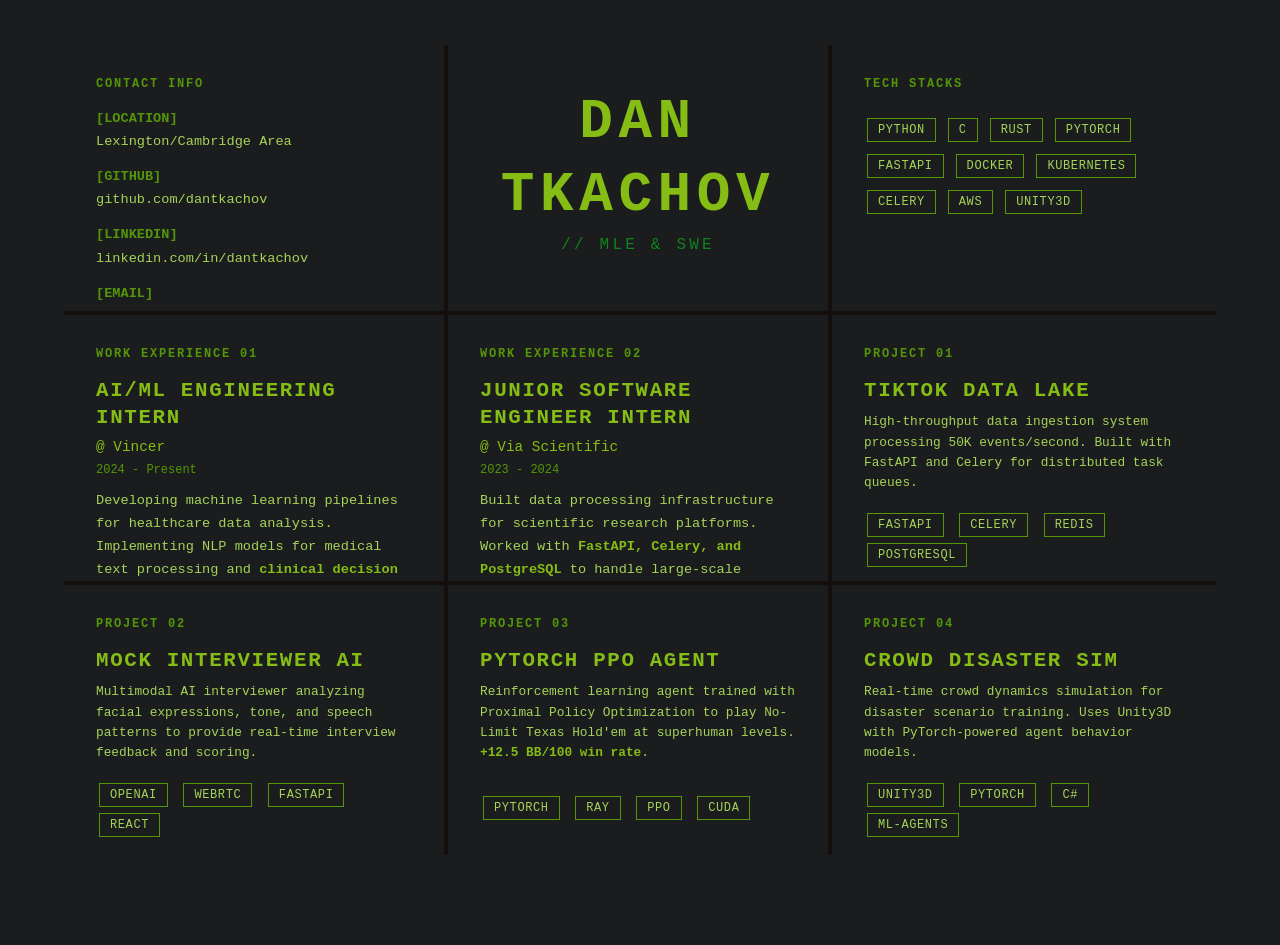
==== src/frontend/index.html @ 5982b330 "improvements" ====
<!DOCTYPE html>
<html lang="en">
<head>
    <meta charset="UTF-8">
    <meta name="viewport" content="width=device-width, initial-scale=1.0">
    <title>DAN TKACHOV - MLE/SWE</title>
    <link rel="stylesheet" href="styles.css">
</head>
<body>
    <div class="main-container">
        <div class="brutalist-grid">
            
            <!-- ROW 1 -->
            <!-- Cell 1: CONTACT INFO -->
            <div class="cell cell-1">
                <div class="cell-label">CONTACT INFO</div>
                <div class="cell-content">
                    <div class="contact-item">
                        <span class="contact-label">[LOCATION]</span><br>
                        Lexington/Cambridge Area
                    </div>
                    <div class="contact-item">
                        <span class="contact-label">[GITHUB]</span><br>
                        github.com/dantkachov
                    </div>
                    <div class="contact-item">
                        <span class="contact-label">[LINKEDIN]</span><br>
                        linkedin.com/in/dantkachov
                    </div>
                    <div class="contact-item">
                        <span class="contact-label">[EMAIL]</span><br>
                        dan.tkachov@email.com
                    </div>
                </div>
            </div>

            <!-- Cell 2: NAME -->
            <div class="cell cell-2">
                <div class="cell-title" style="font-size: 3.5rem">DAN TKACHOV</div>
                <div class="cell-subtitle">// MLE & SWE</div>
            </div>

            <!-- Cell 3: TECH STACKS -->
            <div class="cell cell-3">
                <div class="cell-label">TECH STACKS</div>
                <div class="tech-grid">
                    <span class="tech-tag">Python</span>
                    <span class="tech-tag">C</span>
                    <span class="tech-tag">Rust</span>
                    <span class="tech-tag">PyTorch</span>
                    <span class="tech-tag">FastAPI</span>
                    <span class="tech-tag">Docker</span>
                    <span class="tech-tag">Kubernetes</span>
                    <span class="tech-tag">Celery</span>
                    <span class="tech-tag">AWS</span>
                    <span class="tech-tag">Unity3D</span>
                </div>
            </div>

            <!-- ROW 2 -->
            <!-- Cell 4: WORK EXP 1 -->
            <div class="cell cell-4">
                <div class="cell-label">WORK EXPERIENCE 01</div>
                <div class="cell-title">AI/ML Engineering Intern</div>
                <div class="exp-company">@ Vincer</div>
                <div class="exp-date">2024 - Present</div>
                <div class="cell-content">
                    Developing machine learning pipelines for healthcare data analysis. 
                    Implementing NLP models for medical text processing and 
                    <span class="highlight">clinical decision support systems</span>.
                </div>
            </div>

            <!-- Cell 5: WORK EXP 2 -->
            <div class="cell cell-5">
                <div class="cell-label">WORK EXPERIENCE 02</div>
                <div class="cell-title">Junior Software Engineer Intern</div>
                <div class="exp-company">@ Via Scientific</div>
                <div class="exp-date">2023 - 2024</div>
                <div class="cell-content">
                    Built data processing infrastructure for scientific research platforms. 
                    Worked with <span class="highlight">FastAPI, Celery, and PostgreSQL</span> 
                    to handle large-scale bioinformatics datasets.
                </div>
            </div>

            <!-- Cell 6: PROJECT 1 -->
            <div class="cell cell-6">
                <div class="cell-label">PROJECT 01</div>
                <div class="cell-title">TIKTOK DATA LAKE</div>
                <div class="project-desc">
                    High-throughput data ingestion system processing 50K events/second. 
                    Built with FastAPI and Celery for distributed task queues.
                </div>
                <div class="project-tech">
                    <span class="tech-tag">FastAPI</span>
                    <span class="tech-tag">Celery</span>
                    <span class="tech-tag">Redis</span>
                    <span class="tech-tag">PostgreSQL</span>
                </div>
            </div>

            <!-- ROW 3 -->
            <!-- Cell 7: PROJECT 2 -->
            <div class="cell cell-7">
                <div class="cell-label">PROJECT 02</div>
                <div class="cell-title">MOCK INTERVIEWER AI</div>
                <div class="project-desc">
                    Multimodal AI interviewer analyzing facial expressions, tone, and 
                    speech patterns to provide real-time interview feedback and scoring.
                </div>
                <div class="project-tech">
                    <span class="tech-tag">OpenAI</span>
                    <span class="tech-tag">WebRTC</span>
                    <span class="tech-tag">FastAPI</span>
                    <span class="tech-tag">React</span>
                </div>
            </div>

            <!-- Cell 8: PROJECT 3 -->
            <div class="cell cell-8">
                <div class="cell-label">PROJECT 03</div>
                <div class="cell-title">PYTORCH PPO AGENT</div>
                <div class="project-desc">
                    Reinforcement learning agent trained with Proximal Policy Optimization 
                    to play No-Limit Texas Hold'em at superhuman levels. 
                    <span class="highlight">+12.5 BB/100 win rate</span>.
                </div>
                <div class="project-tech">
                    <span class="tech-tag">PyTorch</span>
                    <span class="tech-tag">Ray</span>
                    <span class="tech-tag">PPO</span>
                    <span class="tech-tag">CUDA</span>
                </div>
            </div>

            <!-- Cell 9: PROJECT 4 -->
            <div class="cell cell-9">
                <div class="cell-label">PROJECT 04</div>
                <div class="cell-title">CROWD DISASTER SIM</div>
                <div class="project-desc">
                    Real-time crowd dynamics simulation for disaster scenario training. 
                    Uses Unity3D with PyTorch-powered agent behavior models.
                </div>
                <div class="project-tech">
                    <span class="tech-tag">Unity3D</span>
                    <span class="tech-tag">PyTorch</span>
                    <span class="tech-tag">C#</span>
                    <span class="tech-tag">ML-Agents</span>
                </div>
            </div>

        </div>
    </div>
</body>
</html>
---- src/frontend/styles.css ----
/* === RESET === */
* {
    margin: 0;
    padding: 0;
    box-sizing: border-box;
}

html, body {
    width: 100%;
    height: 100%;
}

/* === BASE LAYER: DARK GRAY TEXTURED WALL === */
body {
    background-color: #1a1c1e;
    background-image: url("https://www.transparenttextures.com/patterns/concrete-wall-3.png");
    font-family: "Courier New", Courier, monospace;
    color: #a5d458;
    min-height: 100vh;
    overflow-x: hidden;
}

/* === MAIN CONTAINER: 90vw CENTERED === */
.main-container {
    width: 90vw;
    margin: 5vh auto;
    min-height: 90vh;
}

/* === THE TIC-TAC-TOE 3x3 GRID === */
.brutalist-grid {
    display: grid;
    grid-template-columns: repeat(3, 1fr);
    grid-template-rows: repeat(3, 1fr);
    width: 100%;
    height: 90vh;
    min-height: 600px;
}

/* === GRID CELLS: TRANSPARENT BACKGROUND ONLY === */
.cell {
    background: transparent;
    padding: 2rem;
    display: flex;
    flex-direction: column;
    overflow: hidden;
}

/* Tic-tac-toe border logic: borders only on inner lines */
.cell-1 {
    border-right: 4px solid #140f0d;
    border-bottom: 4px solid #140f0d;
}

.cell-2 {
    border-right: 4px solid #140f0d;
    border-bottom: 4px solid #140f0d;
}

.cell-3 {
    border-bottom: 4px solid #140f0d;
}

.cell-4 {
    border-right: 4px solid #140f0d;
    border-bottom: 4px solid #140f0d;
}

.cell-5 {
    border-right: 4px solid #140f0d;
    border-bottom: 4px solid #140f0d;
}

.cell-6 {
    border-bottom: 4px solid #140f0d;
}

.cell-7 {
    border-right: 4px solid #140f0d;
}

.cell-8 {
    border-right: 4px solid #140f0d;
}

.cell-9 {
    /* No borders - outer corner */
}

/* === TYPOGRAPHY === */
.cell-label {
    font-size: 0.75rem;
    font-weight: 700;
    text-transform: uppercase;
    letter-spacing: 0.15em;
    color: #549608;
    margin-bottom: 1rem;
}

.cell-title {
    font-size: 1.3rem;
    font-weight: 700;
    text-transform: uppercase;
    letter-spacing: 0.08em;
    color: #85bd14;
    margin-bottom: 0.5rem;
    line-height: 1.3;
}

.cell-subtitle {
    font-size: 0.9rem;
    color: #10831b;
    margin-bottom: 1rem;
}

.cell-content {
    font-size: 0.85rem;
    line-height: 1.7;
    color: #a5d458;
}

.tech-tag {
    display: inline-block;
    border: 1px solid #549608;
    color: #a5d458;
    padding: 4px 10px;
    font-size: 0.75rem;
    margin: 3px;
    text-transform: uppercase;
    letter-spacing: 0.05em;
}

.highlight {
    color: #85bd14;
    font-weight: 700;
}

/* === SPECIFIC CELL STYLING === */

/* Cell 2 (Name) - centered and prominent */
.cell-2 {
    justify-content: center;
    align-items: center;
    text-align: center;
}

.cell-2 .cell-title {
    font-size: 1.8rem;
    letter-spacing: 0.1em;
    margin-bottom: 0.25rem;
}

.cell-2 .cell-subtitle {
    font-size: 1rem;
    color: #10831b;
    letter-spacing: 0.2em;
}

/* Tech stacks grid */
.tech-grid {
    display: flex;
    flex-wrap: wrap;
    gap: 6px;
    margin-top: 0.5rem;
}

/* Experience items */
.exp-company {
    font-size: 0.9rem;
    color: #85bd14;
    margin-bottom: 0.5rem;
}

.exp-date {
    font-size: 0.75rem;
    color: #549608;
    margin-bottom: 0.75rem;
}

/* Project descriptions */
.project-desc {
    font-size: 0.8rem;
    line-height: 1.6;
    color: #a5d458;
    margin-bottom: 1rem;
}

.project-tech {
    margin-top: auto;
}

/* Contact links */
.contact-item {
    margin-bottom: 0.75rem;
    font-size: 0.85rem;
}

.contact-label {
    color: #549608;
    font-weight: 700;
}

/* === MOBILE RESPONSIVENESS === */
@media (max-width: 1000px) {
    .main-container {
        width: 95vw;
        margin: 2vh auto;
    }

    .brutalist-grid {
        grid-template-columns: 1fr;
        grid-template-rows: auto;
        height: auto;
    }

    .cell {
        border: none;
        border-bottom: 4px solid #140f0d;
        padding: 1.5rem;
        min-height: 200px;
    }

    .cell-9 {
        border-bottom: none;
    }

    .cell-2 .cell-title {
        font-size: 1.4rem;
    }
}
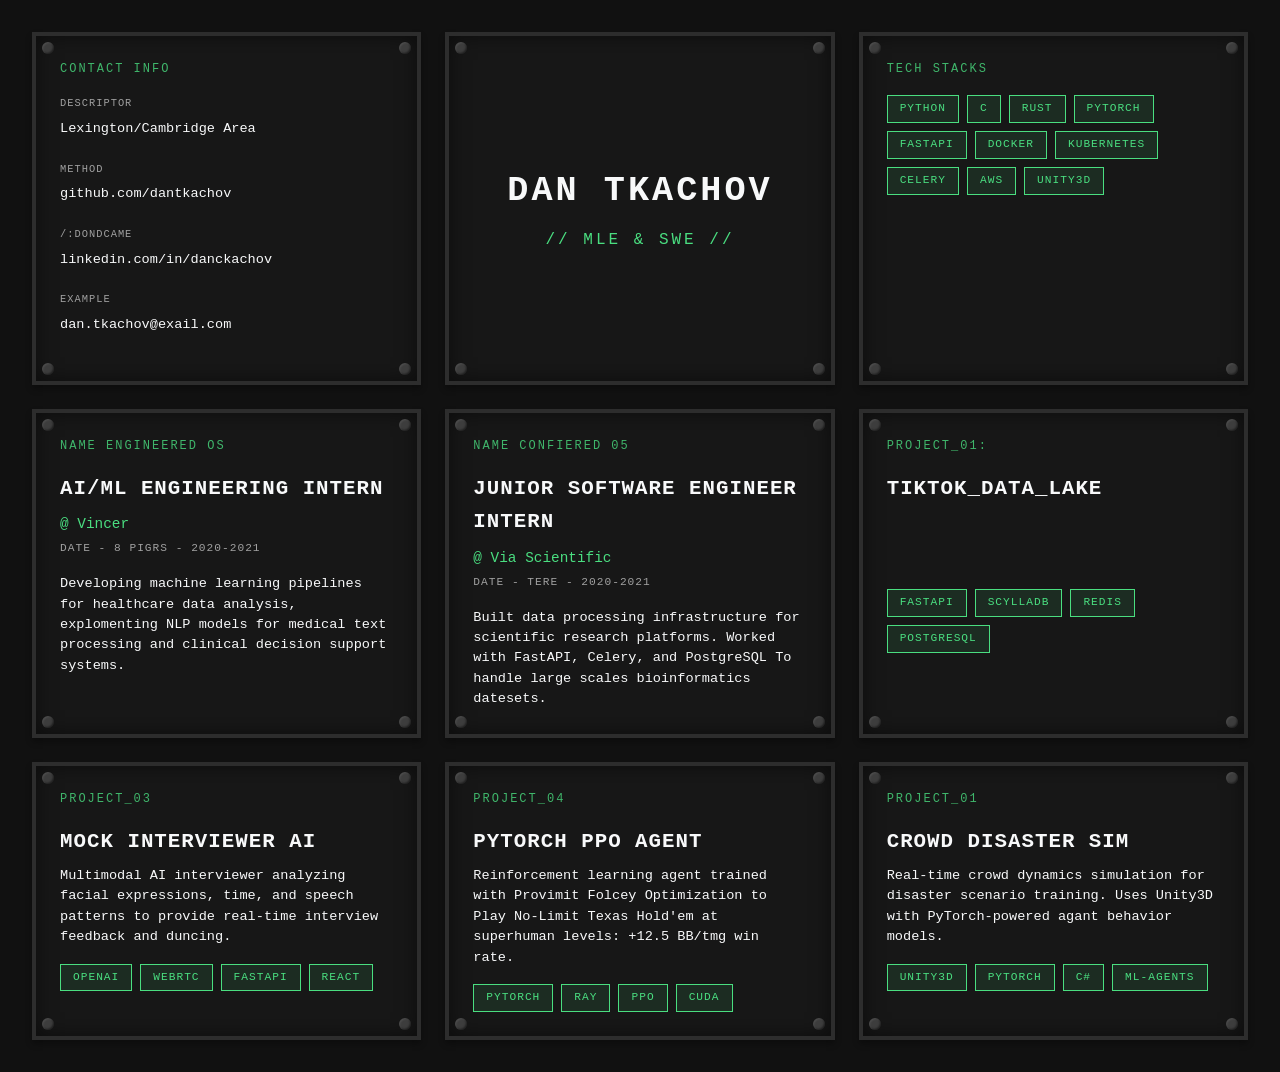
==== commit 6a1e2144: "good site, needs vines now" ====
--- a/src/frontend/index.html
+++ b/src/frontend/index.html
@@ -3,150 +3,411 @@
 <head>
     <meta charset="UTF-8">
     <meta name="viewport" content="width=device-width, initial-scale=1.0">
-    <title>DAN TKACHOV - MLE/SWE</title>
-    <link rel="stylesheet" href="styles.css">
+    <title>DAN TKACHOV // MLE & SWE</title>
+    <style>
+        * {
+            margin: 0;
+            padding: 0;
+            box-sizing: border-box;
+        }
+
+        :root {
+            --panel-bg: rgba(26, 26, 26, 0.72);
+            --panel-border: #2d2d2d;
+            --text-primary: #f8f9fa;
+            --text-secondary: #a0a0a0;
+            --accent-green: #4ade80;
+            --rivet-color: #3d3d3d;
+        }
+
+        body {
+            font-family: 'Courier New', 'Menlo', 'Monaco', monospace;
+            background-color: #111111;
+            background-image: url('assets/dark_background.png');
+            background-size: cover;
+            background-position: center;
+            background-attachment: fixed;
+            color: var(--text-primary);
+            line-height: 1.6;
+            min-height: 100vh;
+            padding: 2rem;
+        }
+
+        /* Industrial Panel Base */
+        .panel {
+            background: var(--panel-bg);
+            border: 4px solid var(--panel-border);
+            position: relative;
+            padding: 1.5rem;
+            box-shadow: 
+                inset 0 0 20px rgba(0,0,0,0.5),
+                0 4px 6px rgba(0,0,0,0.3);
+        }
+
+        /* Riveted corners - Top */
+        .panel::before,
+        .panel::after {
+            content: '';
+            position: absolute;
+            width: 12px;
+            height: 12px;
+            background: var(--rivet-color);
+            border-radius: 50%;
+            box-shadow: 
+                inset 1px 1px 2px rgba(255,255,255,0.1),
+                inset -1px -1px 2px rgba(0,0,0,0.5);
+        }
+
+        .panel::before {
+            top: 6px;
+            left: 6px;
+        }
+
+        .panel::after {
+            top: 6px;
+            right: 6px;
+        }
+
+        /* Riveted corners - Bottom */
+        .panel-content::before,
+        .panel-content::after {
+            content: '';
+            position: absolute;
+            width: 12px;
+            height: 12px;
+            background: var(--rivet-color);
+            border-radius: 50%;
+            box-shadow: 
+                inset 1px 1px 2px rgba(255,255,255,0.1),
+                inset -1px -1px 2px rgba(0,0,0,0.5);
+            bottom: 6px;
+        }
+
+        .panel-content::before {
+            left: 6px;
+        }
+
+        .panel-content::after {
+            right: 6px;
+        }
+
+        /* Panel Header Styling */
+        .panel-label {
+            color: var(--accent-green);
+            font-size: 0.75rem;
+            letter-spacing: 2px;
+            margin-bottom: 1rem;
+            text-transform: uppercase;
+            opacity: 0.8;
+        }
+
+        .panel-title {
+            font-size: 1.3rem;
+            font-weight: bold;
+            color: var(--text-primary);
+            text-transform: uppercase;
+            letter-spacing: 1px;
+            margin-bottom: 0.5rem;
+        }
+
+        .panel-subtitle {
+            color: var(--accent-green);
+            font-size: 1rem;
+            letter-spacing: 3px;
+            text-transform: uppercase;
+        }
+
+        /* Typography */
+        .text-accent {
+            color: var(--accent-green);
+        }
+
+        .text-secondary {
+            color: var(--text-secondary);
+            font-size: 0.85rem;
+        }
+
+        /* Tech Tags */
+        .tech-stack {
+            display: flex;
+            flex-wrap: wrap;
+            gap: 0.5rem;
+            margin-top: 1rem;
+        }
+
+        .tech-tag {
+            background: rgba(74, 222, 128, 0.1);
+            border: 1px solid var(--accent-green);
+            color: var(--accent-green);
+            padding: 0.25rem 0.75rem;
+            font-size: 0.7rem;
+            text-transform: uppercase;
+            letter-spacing: 1px;
+        }
+
+        /* Status Indicator */
+        .status-indicator {
+            display: inline-flex;
+            align-items: center;
+            gap: 0.5rem;
+            color: var(--accent-green);
+            font-size: 0.8rem;
+            margin-top: 0.5rem;
+        }
+
+        .status-dot {
+            width: 8px;
+            height: 8px;
+            background: var(--accent-green);
+            border-radius: 50%;
+            animation: pulse 2s infinite;
+        }
+
+        @keyframes pulse {
+            0%, 100% { opacity: 1; }
+            50% { opacity: 0.5; }
+        }
+
+        /* STRICT 3x3 GRID */
+        .main-container {
+            max-width: 1400px;
+            margin: 0 auto;
+        }
+
+        .grid-3x3 {
+            display: grid;
+            grid-template-columns: repeat(3, 1fr);
+            gap: 1.5rem;
+        }
+
+        /* Contact Info Items */
+        .contact-item {
+            margin-bottom: 1.2rem;
+        }
+
+        .contact-label {
+            color: var(--text-secondary);
+            font-size: 0.65rem;
+            text-transform: uppercase;
+            letter-spacing: 1px;
+            display: block;
+            margin-bottom: 0.25rem;
+        }
+
+        .contact-value {
+            color: var(--text-primary);
+            font-size: 0.85rem;
+        }
+
+        /* Experience Styling */
+        .exp-company {
+            color: var(--accent-green);
+            font-size: 0.9rem;
+            margin-bottom: 0.25rem;
+        }
+
+        .exp-date {
+            color: var(--text-secondary);
+            font-size: 0.7rem;
+            margin-bottom: 1rem;
+            letter-spacing: 1px;
+        }
+
+        .panel-description {
+            color: var(--text-primary);
+            font-size: 0.85rem;
+            line-height: 1.5;
+        }
+
+        /* Name panel specific */
+        .name-panel {
+            display: flex;
+            flex-direction: column;
+            justify-content: center;
+            align-items: center;
+            text-align: center;
+            min-height: 200px;
+        }
+
+        .name-panel .panel-title {
+            font-size: 2.2rem;
+            letter-spacing: 3px;
+            margin-bottom: 0.5rem;
+        }
+
+        /* Responsive adjustments */
+        @media (max-width: 1100px) {
+            .grid-3x3 {
+                grid-template-columns: repeat(2, 1fr);
+            }
+        }
+
+        @media (max-width: 768px) {
+            .grid-3x3 {
+                grid-template-columns: 1fr;
+            }
+            
+            body {
+                padding: 1rem;
+            }
+        }
+    </style>
 </head>
 <body>
     <div class="main-container">
-        <div class="brutalist-grid">
+        <div class="grid-3x3">
             
             <!-- ROW 1 -->
-            <!-- Cell 1: CONTACT INFO -->
-            <div class="cell cell-1">
-                <div class="cell-label">CONTACT INFO</div>
-                <div class="cell-content">
+            
+            <!-- Cell 1,1: Contact Info -->
+            <div class="panel">
+                <div class="panel-content">
+                    <div class="panel-label">CONTACT INFO</div>
+                    
                     <div class="contact-item">
-                        <span class="contact-label">[LOCATION]</span><br>
-                        Lexington/Cambridge Area
-                    </div>
+                        <span class="contact-label">DESCRIPTOR</span>
+                        <span class="contact-value">Lexington/Cambridge Area</span>
+                    </div>
+                    
                     <div class="contact-item">
-                        <span class="contact-label">[GITHUB]</span><br>
-                        github.com/dantkachov
-                    </div>
+                        <span class="contact-label">METHOD</span>
+                        <span class="contact-value text-accent">github.com/dantkachov</span>
+                    </div>
+                    
                     <div class="contact-item">
-                        <span class="contact-label">[LINKEDIN]</span><br>
-                        linkedin.com/in/dantkachov
-                    </div>
+                        <span class="contact-label">/:DONDCAME</span>
+                        <span class="contact-value text-accent">linkedin.com/in/danckachov</span>
+                    </div>
+                    
                     <div class="contact-item">
-                        <span class="contact-label">[EMAIL]</span><br>
-                        dan.tkachov@email.com
-                    </div>
-                </div>
-            </div>
-
-            <!-- Cell 2: NAME -->
-            <div class="cell cell-2">
-                <div class="cell-title" style="font-size: 3.5rem">DAN TKACHOV</div>
-                <div class="cell-subtitle">// MLE & SWE</div>
-            </div>
-
-            <!-- Cell 3: TECH STACKS -->
-            <div class="cell cell-3">
-                <div class="cell-label">TECH STACKS</div>
-                <div class="tech-grid">
-                    <span class="tech-tag">Python</span>
-                    <span class="tech-tag">C</span>
-                    <span class="tech-tag">Rust</span>
-                    <span class="tech-tag">PyTorch</span>
-                    <span class="tech-tag">FastAPI</span>
-                    <span class="tech-tag">Docker</span>
-                    <span class="tech-tag">Kubernetes</span>
-                    <span class="tech-tag">Celery</span>
-                    <span class="tech-tag">AWS</span>
-                    <span class="tech-tag">Unity3D</span>
+                        <span class="contact-label">EXAMPLE</span>
+                        <span class="contact-value">dan.tkachov@exail.com</span>
+                    </div>
+                </div>
+            </div>
+
+            <!-- Cell 1,2: Name -->
+            <div class="panel name-panel">
+                <div class="panel-content">
+                    <div class="panel-title">DAN TKACHOV</div>
+                    <div class="panel-subtitle">// MLE & SWE //</div>
+                </div>
+            </div>
+
+            <!-- Cell 1,3: Tech Stacks -->
+            <div class="panel">
+                <div class="panel-content">
+                    <div class="panel-label">TECH STACKS</div>
+                    <div class="tech-stack">
+                        <span class="tech-tag">Python</span>
+                        <span class="tech-tag">C</span>
+                        <span class="tech-tag">Rust</span>
+                        <span class="tech-tag">PyTorch</span>
+                        <span class="tech-tag">FastAPI</span>
+                        <span class="tech-tag">Docker</span>
+                        <span class="tech-tag">Kubernetes</span>
+                        <span class="tech-tag">Celery</span>
+                        <span class="tech-tag">AWS</span>
+                        <span class="tech-tag">Unity3D</span>
+                    </div>
                 </div>
             </div>
 
             <!-- ROW 2 -->
-            <!-- Cell 4: WORK EXP 1 -->
-            <div class="cell cell-4">
-                <div class="cell-label">WORK EXPERIENCE 01</div>
-                <div class="cell-title">AI/ML Engineering Intern</div>
-                <div class="exp-company">@ Vincer</div>
-                <div class="exp-date">2024 - Present</div>
-                <div class="cell-content">
-                    Developing machine learning pipelines for healthcare data analysis. 
-                    Implementing NLP models for medical text processing and 
-                    <span class="highlight">clinical decision support systems</span>.
-                </div>
-            </div>
-
-            <!-- Cell 5: WORK EXP 2 -->
-            <div class="cell cell-5">
-                <div class="cell-label">WORK EXPERIENCE 02</div>
-                <div class="cell-title">Junior Software Engineer Intern</div>
-                <div class="exp-company">@ Via Scientific</div>
-                <div class="exp-date">2023 - 2024</div>
-                <div class="cell-content">
-                    Built data processing infrastructure for scientific research platforms. 
-                    Worked with <span class="highlight">FastAPI, Celery, and PostgreSQL</span> 
-                    to handle large-scale bioinformatics datasets.
-                </div>
-            </div>
-
-            <!-- Cell 6: PROJECT 1 -->
-            <div class="cell cell-6">
-                <div class="cell-label">PROJECT 01</div>
-                <div class="cell-title">TIKTOK DATA LAKE</div>
-                <div class="project-desc">
-                    High-throughput data ingestion system processing 50K events/second. 
-                    Built with FastAPI and Celery for distributed task queues.
-                </div>
-                <div class="project-tech">
-                    <span class="tech-tag">FastAPI</span>
-                    <span class="tech-tag">Celery</span>
-                    <span class="tech-tag">Redis</span>
-                    <span class="tech-tag">PostgreSQL</span>
+
+            <!-- Cell 2,1: AI/ML Intern @ Vincer -->
+            <div class="panel">
+                <div class="panel-content">
+                    <div class="panel-label">NAME ENGINEERED OS</div>
+                    <div class="panel-title">AI/ML ENGINEERING INTERN</div>
+                    <div class="exp-company">@ Vincer</div>
+                    <div class="exp-date">DATE - 8 PIGRS - 2020-2021</div>
+                    <div class="panel-description">
+                        Developing machine learning pipelines for healthcare data analysis, explomenting NLP models for medical text processing and clinical decision support systems.
+                    </div>
+                </div>
+            </div>
+
+            <!-- Cell 2,2: Junior SWE @ Via Scientific -->
+            <div class="panel">
+                <div class="panel-content">
+                    <div class="panel-label">NAME CONFIERED 05</div>
+                    <div class="panel-title">JUNIOR SOFTWARE ENGINEER INTERN</div>
+                    <div class="exp-company">@ Via Scientific</div>
+                    <div class="exp-date">DATE - TERE - 2020-2021</div>
+                    <div class="panel-description">
+                        Built data processing infrastructure for scientific research platforms. Worked with FastAPI, Celery, and PostgreSQL To handle large scales bioinformatics datesets.
+                    </div>
+                </div>
+            </div>
+
+            <!-- Cell 2,3: TikTok Data Lake -->
+            <div class="panel">
+                <div class="panel-content">
+                    <div class="panel-label">PROJECT_01:</div>
+                    <div class="panel-title">TIKTOK_DATA_LAKE</div>
+                    <div class="panel-description" style="min-height: 60px;">
+                        <!-- Placeholder for schematic/diagram -->
+                    </div>
+                    <div class="tech-stack">
+                        <span class="tech-tag">FastAPI</span>
+                        <span class="tech-tag">ScyllaDB</span>
+                        <span class="tech-tag">Redis</span>
+                        <span class="tech-tag">PostgreSQL</span>
+                    </div>
                 </div>
             </div>
 
             <!-- ROW 3 -->
-            <!-- Cell 7: PROJECT 2 -->
-            <div class="cell cell-7">
-                <div class="cell-label">PROJECT 02</div>
-                <div class="cell-title">MOCK INTERVIEWER AI</div>
-                <div class="project-desc">
-                    Multimodal AI interviewer analyzing facial expressions, tone, and 
-                    speech patterns to provide real-time interview feedback and scoring.
-                </div>
-                <div class="project-tech">
-                    <span class="tech-tag">OpenAI</span>
-                    <span class="tech-tag">WebRTC</span>
-                    <span class="tech-tag">FastAPI</span>
-                    <span class="tech-tag">React</span>
-                </div>
-            </div>
-
-            <!-- Cell 8: PROJECT 3 -->
-            <div class="cell cell-8">
-                <div class="cell-label">PROJECT 03</div>
-                <div class="cell-title">PYTORCH PPO AGENT</div>
-                <div class="project-desc">
-                    Reinforcement learning agent trained with Proximal Policy Optimization 
-                    to play No-Limit Texas Hold'em at superhuman levels. 
-                    <span class="highlight">+12.5 BB/100 win rate</span>.
-                </div>
-                <div class="project-tech">
-                    <span class="tech-tag">PyTorch</span>
-                    <span class="tech-tag">Ray</span>
-                    <span class="tech-tag">PPO</span>
-                    <span class="tech-tag">CUDA</span>
-                </div>
-            </div>
-
-            <!-- Cell 9: PROJECT 4 -->
-            <div class="cell cell-9">
-                <div class="cell-label">PROJECT 04</div>
-                <div class="cell-title">CROWD DISASTER SIM</div>
-                <div class="project-desc">
-                    Real-time crowd dynamics simulation for disaster scenario training. 
-                    Uses Unity3D with PyTorch-powered agent behavior models.
-                </div>
-                <div class="project-tech">
-                    <span class="tech-tag">Unity3D</span>
-                    <span class="tech-tag">PyTorch</span>
-                    <span class="tech-tag">C#</span>
-                    <span class="tech-tag">ML-Agents</span>
+
+            <!-- Cell 3,1: Mock Interviewer AI -->
+            <div class="panel">
+                <div class="panel-content">
+                    <div class="panel-label">PROJECT_03</div>
+                    <div class="panel-title">MOCK INTERVIEWER AI</div>
+                    <div class="panel-description">
+                        Multimodal AI interviewer analyzing facial expressions, time, and speech patterns to provide real-time interview feedback and duncing.
+                    </div>
+                    <div class="tech-stack">
+                        <span class="tech-tag">OpenAI</span>
+                        <span class="tech-tag">WebRTC</span>
+                        <span class="tech-tag">FastAPI</span>
+                        <span class="tech-tag">React</span>
+                    </div>
+                </div>
+            </div>
+
+            <!-- Cell 3,2: PyTorch PPO Agent -->
+            <div class="panel">
+                <div class="panel-content">
+                    <div class="panel-label">PROJECT_04</div>
+                    <div class="panel-title">PYTORCH PPO AGENT</div>
+                    <div class="panel-description">
+                        Reinforcement learning agent trained with Provimit Folcey Optimization to Play No-Limit Texas Hold'em at superhuman levels: +12.5 BB/tmg win rate.
+                    </div>
+                    <div class="tech-stack">
+                        <span class="tech-tag">PyTorch</span>
+                        <span class="tech-tag">Ray</span>
+                        <span class="tech-tag">PPO</span>
+                        <span class="tech-tag">CUDA</span>
+                    </div>
+                </div>
+            </div>
+
+            <!-- Cell 3,3: Crowd Disaster Sim -->
+            <div class="panel">
+                <div class="panel-content">
+                    <div class="panel-label">PROJECT_01</div>
+                    <div class="panel-title">CROWD DISASTER SIM</div>
+                    <div class="panel-description">
+                        Real-time crowd dynamics simulation for disaster scenario training. Uses Unity3D with PyTorch-powered agant behavior models.
+                    </div>
+                    <div class="tech-stack">
+                        <span class="tech-tag">Unity3D</span>
+                        <span class="tech-tag">PyTorch</span>
+                        <span class="tech-tag">C#</span>
+                        <span class="tech-tag">ML-Agents</span>
+                    </div>
                 </div>
             </div>
 
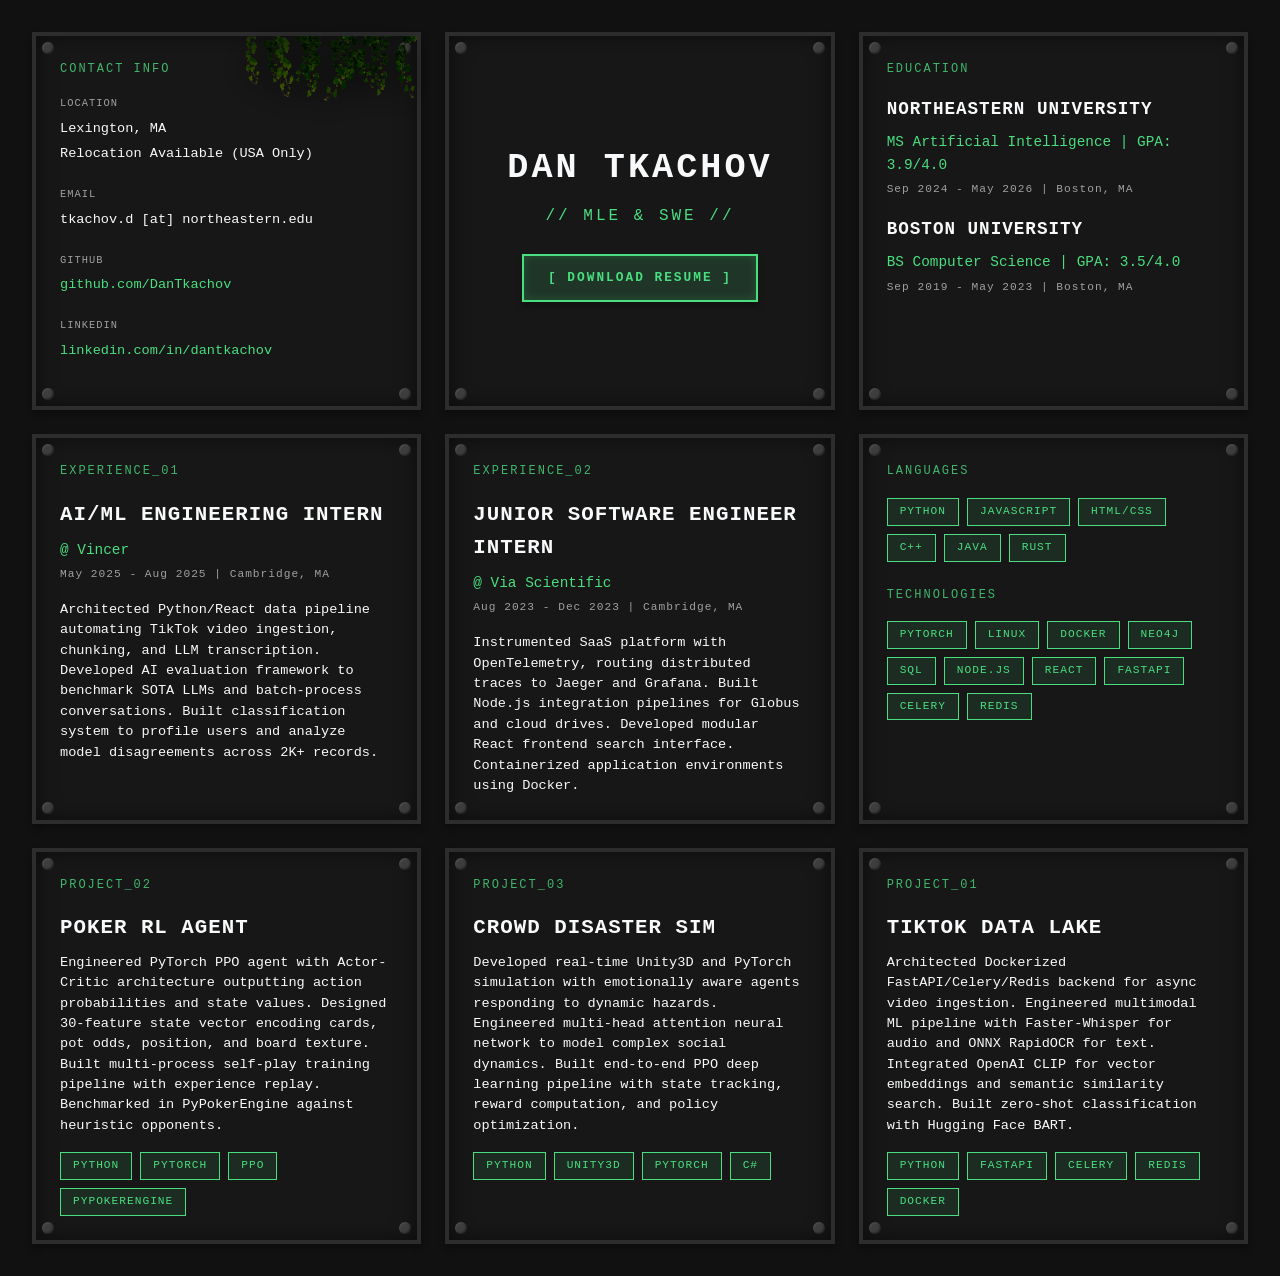
==== commit 00bf761b: "website concept #1" ====
--- a/src/frontend/index.html
+++ b/src/frontend/index.html
@@ -145,6 +145,46 @@
             letter-spacing: 1px;
         }
 
+        /* Download Button */
+        .download-btn {
+            display: inline-block;
+            margin-top: 1.5rem;
+            padding: 0.75rem 1.5rem;
+            background: rgba(74, 222, 128, 0.15);
+            border: 2px solid var(--accent-green);
+            color: var(--accent-green);
+            font-family: 'Courier New', 'Menlo', 'Monaco', monospace;
+            font-size: 0.8rem;
+            font-weight: bold;
+            text-transform: uppercase;
+            letter-spacing: 2px;
+            text-decoration: none;
+            cursor: pointer;
+            transition: all 0.3s ease;
+            box-shadow: 
+                inset 0 0 10px rgba(74, 222, 128, 0.2),
+                0 4px 6px rgba(0,0,0,0.3);
+        }
+
+        .download-btn:hover {
+            background: rgba(74, 222, 128, 0.25);
+            box-shadow: 
+                inset 0 0 20px rgba(74, 222, 128, 0.3),
+                0 0 15px rgba(74, 222, 128, 0.4);
+            transform: translateY(-2px);
+        }
+
+        /* Links */
+        a {
+            color: var(--accent-green);
+            text-decoration: none;
+            transition: all 0.2s ease;
+        }
+
+        a:hover {
+            text-shadow: 0 0 8px rgba(74, 222, 128, 0.6);
+        }
+
         /* Status Indicator */
         .status-indicator {
             display: inline-flex;
@@ -250,6 +290,25 @@
             body {
                 padding: 1rem;
             }
+
+            .contact-vine {
+                display: none;
+            }
+        }
+
+        /* VINE INSIDE CONTACT BOX */
+        .contact-vine {
+            position: absolute;
+            top: 0;
+            right: 0;
+            height: 180px;
+            width: auto;
+            max-width: 45%;
+            object-fit: contain;
+            object-position: top right;
+            pointer-events: none;
+            z-index: 10;
+            filter: drop-shadow(0 10px 15px rgba(0,0,0,0.7)) brightness(0.5) contrast(1.2);
         }
     </style>
 </head>
@@ -260,28 +319,31 @@
             <!-- ROW 1 -->
             
             <!-- Cell 1,1: Contact Info -->
-            <div class="panel">
+            <div class="panel" style="position: relative;">
+                <img src="assets/hanging%20vine.png" alt="" class="contact-vine">
                 <div class="panel-content">
                     <div class="panel-label">CONTACT INFO</div>
                     
                     <div class="contact-item">
-                        <span class="contact-label">DESCRIPTOR</span>
-                        <span class="contact-value">Lexington/Cambridge Area</span>
+                        <span class="contact-label">LOCATION</span>
+                        <span class="contact-value">Lexington, MA</span>
+                        <br>
+                        <span class="contact-value">Relocation Available (USA Only)</span>
                     </div>
                     
                     <div class="contact-item">
-                        <span class="contact-label">METHOD</span>
-                        <span class="contact-value text-accent">github.com/dantkachov</span>
+                        <span class="contact-label">EMAIL</span>
+                        <span class="contact-value text-accent">tkachov.d [at] northeastern.edu</span>
                     </div>
                     
                     <div class="contact-item">
-                        <span class="contact-label">/:DONDCAME</span>
-                        <span class="contact-value text-accent">linkedin.com/in/danckachov</span>
+                        <span class="contact-label">GITHUB</span>
+                        <span class="contact-value"><a href="https://github.com/DanTkachov" target="_blank">github.com/DanTkachov</a></span>
                     </div>
                     
                     <div class="contact-item">
-                        <span class="contact-label">EXAMPLE</span>
-                        <span class="contact-value">dan.tkachov@exail.com</span>
+                        <span class="contact-label">LINKEDIN</span>
+                        <span class="contact-value"><a href="https://linkedin.com/in/dantkachov" target="_blank">linkedin.com/in/dantkachov</a></span>
                     </div>
                 </div>
             </div>
@@ -291,122 +353,131 @@
                 <div class="panel-content">
                     <div class="panel-title">DAN TKACHOV</div>
                     <div class="panel-subtitle">// MLE & SWE //</div>
-                </div>
-            </div>
-
-            <!-- Cell 1,3: Tech Stacks -->
-            <div class="panel">
-                <div class="panel-content">
-                    <div class="panel-label">TECH STACKS</div>
+                    <a href="assets/Daniel Tkachov Resume.pdf" download class="download-btn">[ DOWNLOAD RESUME ]</a>
+                </div>
+            </div>
+
+            <!-- Cell 1,3: Education Info -->
+            <div class="panel">
+                <div class="panel-content">
+                    <div class="panel-label">EDUCATION</div>
+                    <div class="panel-title" style="font-size: 1.1rem;">NORTHEASTERN UNIVERSITY</div>
+                    <div class="exp-company">MS Artificial Intelligence | GPA: 3.9/4.0</div>
+                    <div class="exp-date">Sep 2024 - May 2026 | Boston, MA</div>
+                    <div style="margin-top: 1rem;">
+                        <div class="panel-title" style="font-size: 1.1rem;">BOSTON UNIVERSITY</div>
+                        <div class="exp-company">BS Computer Science | GPA: 3.5/4.0</div>
+                        <div class="exp-date">Sep 2019 - May 2023 | Boston, MA</div>
+                    </div>
+                </div>
+            </div>
+
+            <!-- ROW 2 -->
+
+            <!-- Cell 2,1: AI/ML Intern @ Vincer -->
+            <div class="panel">
+                <div class="panel-content">
+                    <div class="panel-label">EXPERIENCE_01</div>
+                    <div class="panel-title">AI/ML ENGINEERING INTERN</div>
+                    <div class="exp-company">@ Vincer</div>
+                    <div class="exp-date">May 2025 - Aug 2025 | Cambridge, MA</div>
+                    <div class="panel-description">
+                        Architected Python/React data pipeline automating TikTok video ingestion, chunking, and LLM transcription. Developed AI evaluation framework to benchmark SOTA LLMs and batch-process conversations. Built classification system to profile users and analyze model disagreements across 2K+ records.
+                    </div>
+                </div>
+            </div>
+
+            <!-- Cell 2,2: Junior SWE @ Via Scientific -->
+            <div class="panel">
+                <div class="panel-content">
+                    <div class="panel-label">EXPERIENCE_02</div>
+                    <div class="panel-title">JUNIOR SOFTWARE ENGINEER INTERN</div>
+                    <div class="exp-company">@ Via Scientific</div>
+                    <div class="exp-date">Aug 2023 - Dec 2023 | Cambridge, MA</div>
+                    <div class="panel-description">
+                        Instrumented SaaS platform with OpenTelemetry, routing distributed traces to Jaeger and Grafana. Built Node.js integration pipelines for Globus and cloud drives. Developed modular React frontend search interface. Containerized application environments using Docker.
+                    </div>
+                </div>
+            </div>
+
+            <!-- Cell 2,3: Tech Stacks -->
+            <div class="panel">
+                <div class="panel-content">
+                    <div class="panel-label">LANGUAGES</div>
                     <div class="tech-stack">
                         <span class="tech-tag">Python</span>
-                        <span class="tech-tag">C</span>
+                        <span class="tech-tag">Javascript</span>
+                        <span class="tech-tag">HTML/CSS</span>
+                        <span class="tech-tag">C++</span>
+                        <span class="tech-tag">Java</span>
                         <span class="tech-tag">Rust</span>
-                        <span class="tech-tag">PyTorch</span>
-                        <span class="tech-tag">FastAPI</span>
-                        <span class="tech-tag">Docker</span>
-                        <span class="tech-tag">Kubernetes</span>
-                        <span class="tech-tag">Celery</span>
-                        <span class="tech-tag">AWS</span>
-                        <span class="tech-tag">Unity3D</span>
-                    </div>
-                </div>
-            </div>
-
-            <!-- ROW 2 -->
-
-            <!-- Cell 2,1: AI/ML Intern @ Vincer -->
-            <div class="panel">
-                <div class="panel-content">
-                    <div class="panel-label">NAME ENGINEERED OS</div>
-                    <div class="panel-title">AI/ML ENGINEERING INTERN</div>
-                    <div class="exp-company">@ Vincer</div>
-                    <div class="exp-date">DATE - 8 PIGRS - 2020-2021</div>
-                    <div class="panel-description">
-                        Developing machine learning pipelines for healthcare data analysis, explomenting NLP models for medical text processing and clinical decision support systems.
-                    </div>
-                </div>
-            </div>
-
-            <!-- Cell 2,2: Junior SWE @ Via Scientific -->
-            <div class="panel">
-                <div class="panel-content">
-                    <div class="panel-label">NAME CONFIERED 05</div>
-                    <div class="panel-title">JUNIOR SOFTWARE ENGINEER INTERN</div>
-                    <div class="exp-company">@ Via Scientific</div>
-                    <div class="exp-date">DATE - TERE - 2020-2021</div>
-                    <div class="panel-description">
-                        Built data processing infrastructure for scientific research platforms. Worked with FastAPI, Celery, and PostgreSQL To handle large scales bioinformatics datesets.
-                    </div>
-                </div>
-            </div>
-
-            <!-- Cell 2,3: TikTok Data Lake -->
-            <div class="panel">
-                <div class="panel-content">
-                    <div class="panel-label">PROJECT_01:</div>
-                    <div class="panel-title">TIKTOK_DATA_LAKE</div>
-                    <div class="panel-description" style="min-height: 60px;">
-                        <!-- Placeholder for schematic/diagram -->
-                    </div>
-                    <div class="tech-stack">
-                        <span class="tech-tag">FastAPI</span>
-                        <span class="tech-tag">ScyllaDB</span>
-                        <span class="tech-tag">Redis</span>
-                        <span class="tech-tag">PostgreSQL</span>
-                    </div>
-                </div>
-            </div>
-
-            <!-- ROW 3 -->
-
-            <!-- Cell 3,1: Mock Interviewer AI -->
-            <div class="panel">
-                <div class="panel-content">
-                    <div class="panel-label">PROJECT_03</div>
-                    <div class="panel-title">MOCK INTERVIEWER AI</div>
-                    <div class="panel-description">
-                        Multimodal AI interviewer analyzing facial expressions, time, and speech patterns to provide real-time interview feedback and duncing.
-                    </div>
-                    <div class="tech-stack">
-                        <span class="tech-tag">OpenAI</span>
-                        <span class="tech-tag">WebRTC</span>
-                        <span class="tech-tag">FastAPI</span>
-                        <span class="tech-tag">React</span>
-                    </div>
-                </div>
-            </div>
-
-            <!-- Cell 3,2: PyTorch PPO Agent -->
-            <div class="panel">
-                <div class="panel-content">
-                    <div class="panel-label">PROJECT_04</div>
-                    <div class="panel-title">PYTORCH PPO AGENT</div>
-                    <div class="panel-description">
-                        Reinforcement learning agent trained with Provimit Folcey Optimization to Play No-Limit Texas Hold'em at superhuman levels: +12.5 BB/tmg win rate.
-                    </div>
+                    </div>
+                    <div class="panel-label" style="margin-top: 1.5rem;">TECHNOLOGIES</div>
                     <div class="tech-stack">
                         <span class="tech-tag">PyTorch</span>
-                        <span class="tech-tag">Ray</span>
+                        <span class="tech-tag">Linux</span>
+                        <span class="tech-tag">Docker</span>
+                        <span class="tech-tag">Neo4j</span>
+                        <span class="tech-tag">SQL</span>
+                        <span class="tech-tag">Node.js</span>
+                        <span class="tech-tag">React</span>
+                        <span class="tech-tag">FastAPI</span>
+                        <span class="tech-tag">Celery</span>
+                        <span class="tech-tag">Redis</span>
+                    </div>
+                </div>
+            </div>
+
+            <!-- ROW 3 -->
+
+            <!-- Cell 3,1: Poker RL -->
+            <div class="panel">
+                <div class="panel-content">
+                    <div class="panel-label">PROJECT_02</div>
+                    <div class="panel-title">POKER RL AGENT</div>
+                    <div class="panel-description">
+                        Engineered PyTorch PPO agent with Actor-Critic architecture outputting action probabilities and state values. Designed 30-feature state vector encoding cards, pot odds, position, and board texture. Built multi-process self-play training pipeline with experience replay. Benchmarked in PyPokerEngine against heuristic opponents.
+                    </div>
+                    <div class="tech-stack">
+                        <span class="tech-tag">Python</span>
+                        <span class="tech-tag">PyTorch</span>
                         <span class="tech-tag">PPO</span>
-                        <span class="tech-tag">CUDA</span>
-                    </div>
-                </div>
-            </div>
-
-            <!-- Cell 3,3: Crowd Disaster Sim -->
-            <div class="panel">
-                <div class="panel-content">
-                    <div class="panel-label">PROJECT_01</div>
+                        <span class="tech-tag">PyPokerEngine</span>
+                    </div>
+                </div>
+            </div>
+
+            <!-- Cell 3,2: AI Crowd Disaster Simulation -->
+            <div class="panel">
+                <div class="panel-content">
+                    <div class="panel-label">PROJECT_03</div>
                     <div class="panel-title">CROWD DISASTER SIM</div>
                     <div class="panel-description">
-                        Real-time crowd dynamics simulation for disaster scenario training. Uses Unity3D with PyTorch-powered agant behavior models.
+                        Developed real-time Unity3D and PyTorch simulation with emotionally aware agents responding to dynamic hazards. Engineered multi-head attention neural network to model complex social dynamics. Built end-to-end PPO deep learning pipeline with state tracking, reward computation, and policy optimization.
                     </div>
                     <div class="tech-stack">
+                        <span class="tech-tag">Python</span>
                         <span class="tech-tag">Unity3D</span>
                         <span class="tech-tag">PyTorch</span>
                         <span class="tech-tag">C#</span>
-                        <span class="tech-tag">ML-Agents</span>
+                    </div>
+                </div>
+            </div>
+
+            <!-- Cell 3,3: TikTok Data Lake -->
+            <div class="panel">
+                <div class="panel-content">
+                    <div class="panel-label">PROJECT_01</div>
+                    <div class="panel-title">TIKTOK DATA LAKE</div>
+                    <div class="panel-description">
+                        Architected Dockerized FastAPI/Celery/Redis backend for async video ingestion. Engineered multimodal ML pipeline with Faster-Whisper for audio and ONNX RapidOCR for text. Integrated OpenAI CLIP for vector embeddings and semantic similarity search. Built zero-shot classification with Hugging Face BART.
+                    </div>
+                    <div class="tech-stack">
+                        <span class="tech-tag">Python</span>
+                        <span class="tech-tag">FastAPI</span>
+                        <span class="tech-tag">Celery</span>
+                        <span class="tech-tag">Redis</span>
+                        <span class="tech-tag">Docker</span>
                     </div>
                 </div>
             </div>
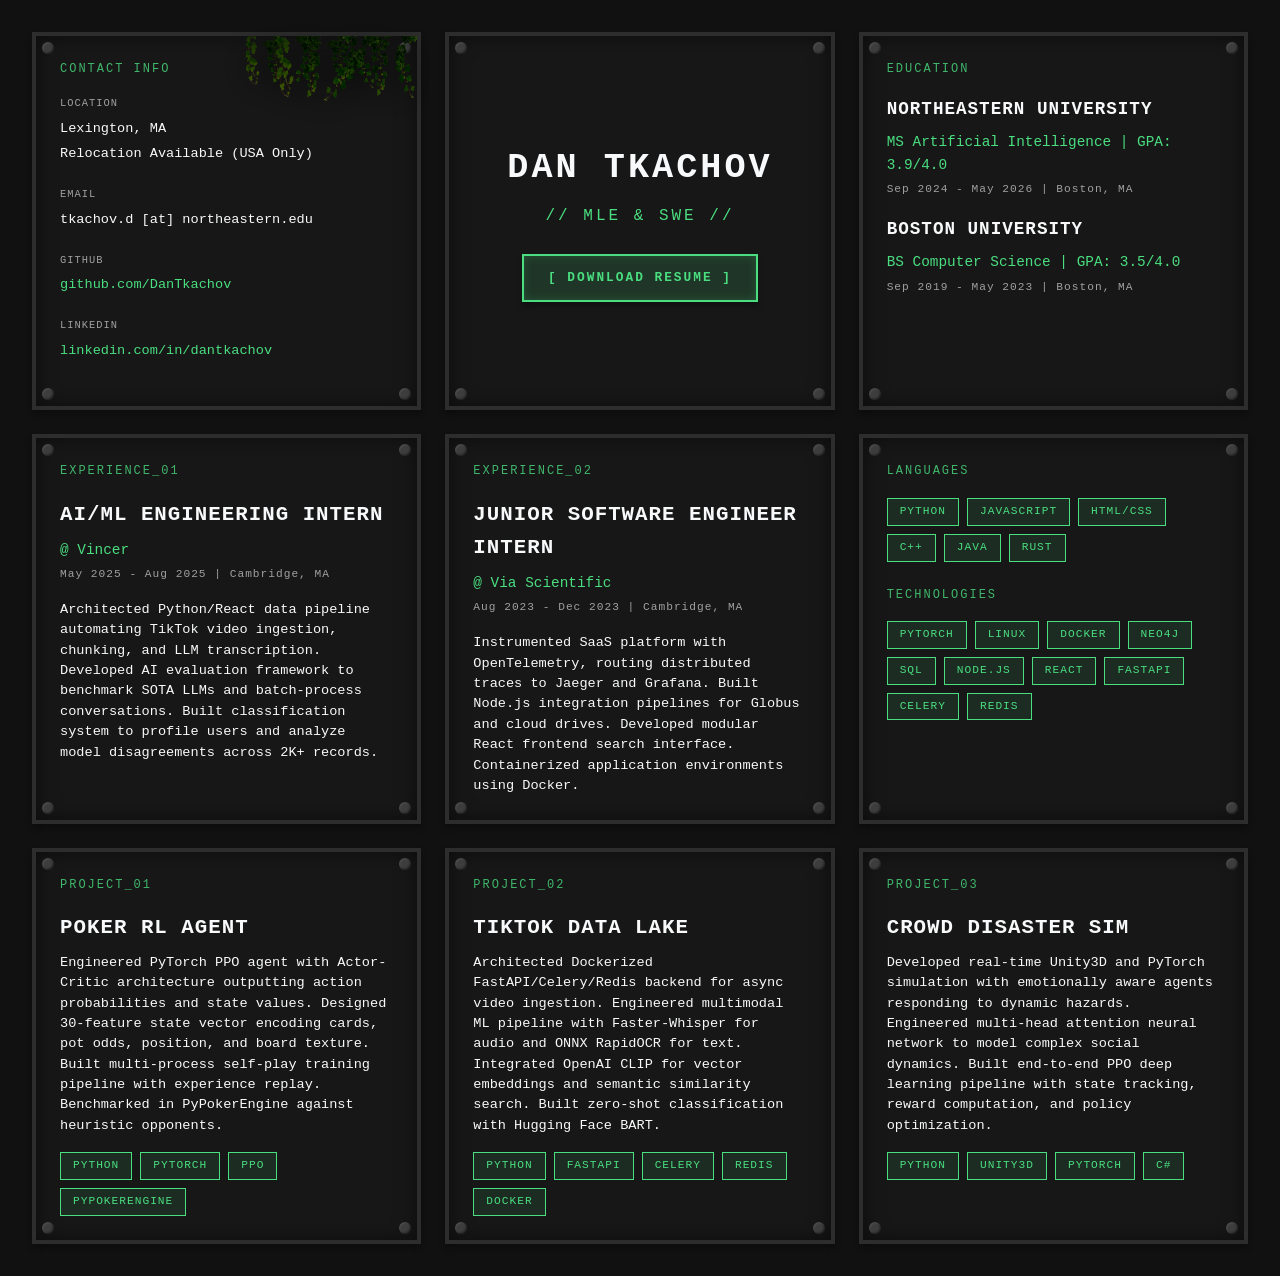
==== commit ba7a02c8: "fixed ordering" ====
--- a/src/frontend/index.html
+++ b/src/frontend/index.html
@@ -433,7 +433,7 @@
             <!-- Cell 3,1: Poker RL -->
             <div class="panel">
                 <div class="panel-content">
-                    <div class="panel-label">PROJECT_02</div>
+                    <div class="panel-label">PROJECT_01</div>
                     <div class="panel-title">POKER RL AGENT</div>
                     <div class="panel-description">
                         Engineered PyTorch PPO agent with Actor-Critic architecture outputting action probabilities and state values. Designed 30-feature state vector encoding cards, pot odds, position, and board texture. Built multi-process self-play training pipeline with experience replay. Benchmarked in PyPokerEngine against heuristic opponents.
@@ -447,27 +447,10 @@
                 </div>
             </div>
 
-            <!-- Cell 3,2: AI Crowd Disaster Simulation -->
-            <div class="panel">
-                <div class="panel-content">
-                    <div class="panel-label">PROJECT_03</div>
-                    <div class="panel-title">CROWD DISASTER SIM</div>
-                    <div class="panel-description">
-                        Developed real-time Unity3D and PyTorch simulation with emotionally aware agents responding to dynamic hazards. Engineered multi-head attention neural network to model complex social dynamics. Built end-to-end PPO deep learning pipeline with state tracking, reward computation, and policy optimization.
-                    </div>
-                    <div class="tech-stack">
-                        <span class="tech-tag">Python</span>
-                        <span class="tech-tag">Unity3D</span>
-                        <span class="tech-tag">PyTorch</span>
-                        <span class="tech-tag">C#</span>
-                    </div>
-                </div>
-            </div>
-
-            <!-- Cell 3,3: TikTok Data Lake -->
-            <div class="panel">
-                <div class="panel-content">
-                    <div class="panel-label">PROJECT_01</div>
+            <!-- Cell 3,2: TikTok Data Lake -->
+            <div class="panel">
+                <div class="panel-content">
+                    <div class="panel-label">PROJECT_02</div>
                     <div class="panel-title">TIKTOK DATA LAKE</div>
                     <div class="panel-description">
                         Architected Dockerized FastAPI/Celery/Redis backend for async video ingestion. Engineered multimodal ML pipeline with Faster-Whisper for audio and ONNX RapidOCR for text. Integrated OpenAI CLIP for vector embeddings and semantic similarity search. Built zero-shot classification with Hugging Face BART.
@@ -482,6 +465,23 @@
                 </div>
             </div>
 
+            <!-- Cell 3,3: AI Crowd Disaster Simulation -->
+            <div class="panel">
+                <div class="panel-content">
+                    <div class="panel-label">PROJECT_03</div>
+                    <div class="panel-title">CROWD DISASTER SIM</div>
+                    <div class="panel-description">
+                        Developed real-time Unity3D and PyTorch simulation with emotionally aware agents responding to dynamic hazards. Engineered multi-head attention neural network to model complex social dynamics. Built end-to-end PPO deep learning pipeline with state tracking, reward computation, and policy optimization.
+                    </div>
+                    <div class="tech-stack">
+                        <span class="tech-tag">Python</span>
+                        <span class="tech-tag">Unity3D</span>
+                        <span class="tech-tag">PyTorch</span>
+                        <span class="tech-tag">C#</span>
+                    </div>
+                </div>
+            </div>
+
         </div>
     </div>
 </body>
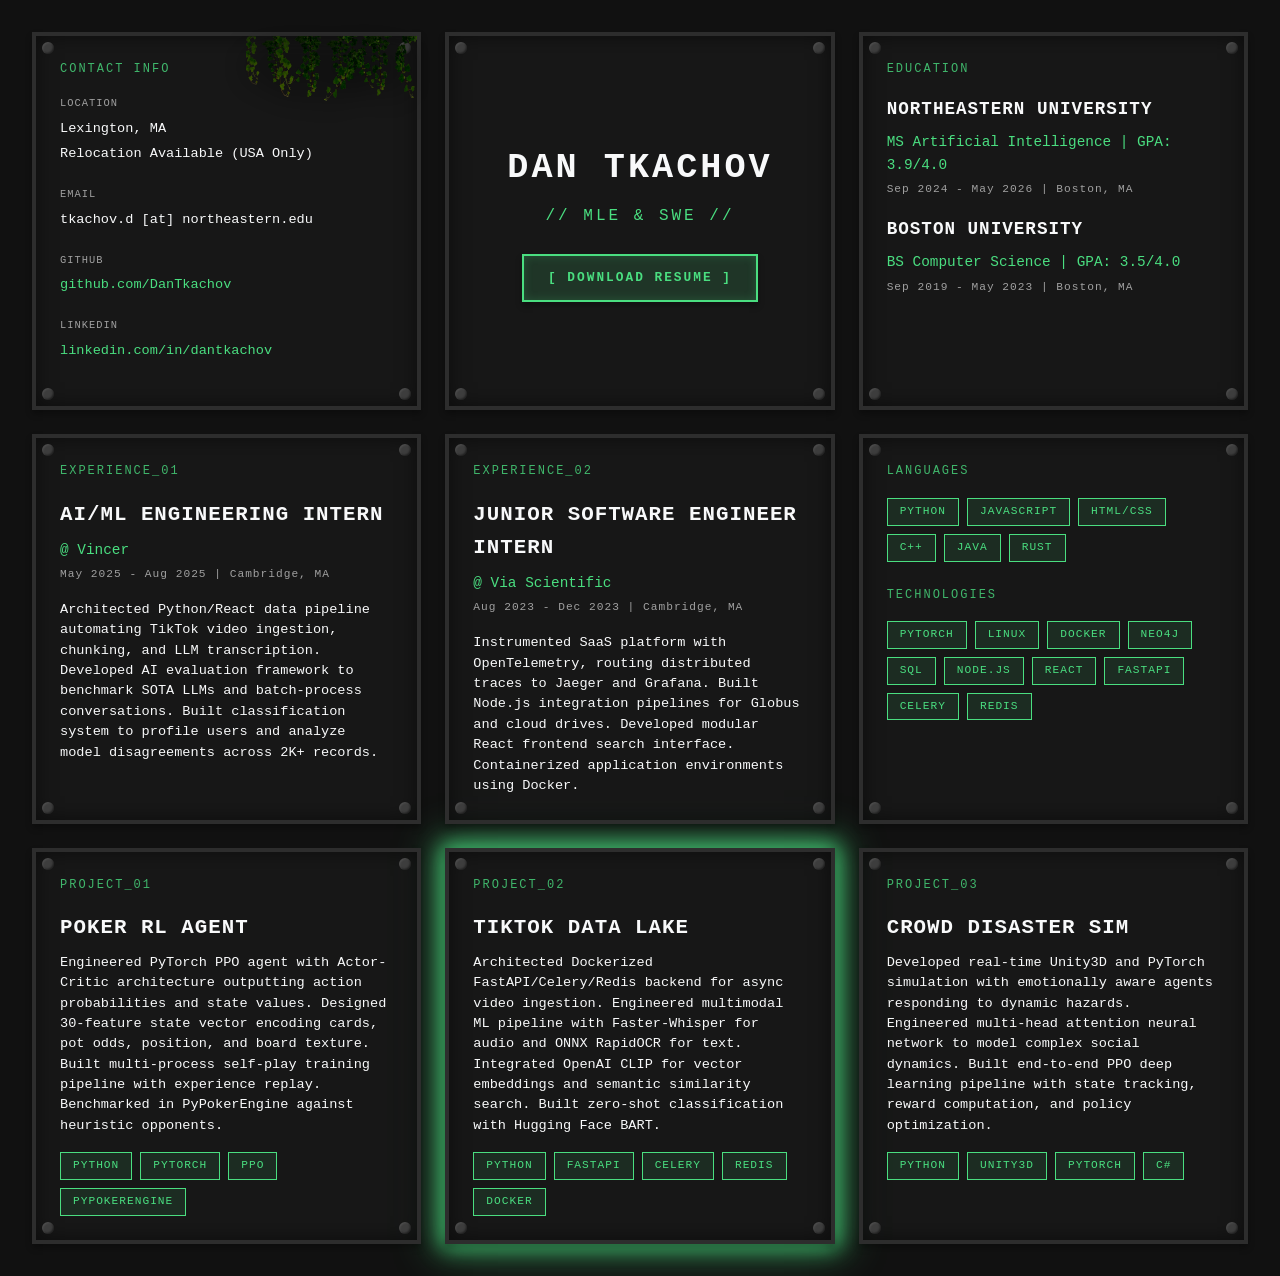
==== commit af4abaed: "added glow effect around tiktok project" ====
--- a/src/frontend/index.html
+++ b/src/frontend/index.html
@@ -185,27 +185,9 @@
             text-shadow: 0 0 8px rgba(74, 222, 128, 0.6);
         }
 
-        /* Status Indicator */
-        .status-indicator {
-            display: inline-flex;
-            align-items: center;
-            gap: 0.5rem;
-            color: var(--accent-green);
-            font-size: 0.8rem;
-            margin-top: 0.5rem;
-        }
-
-        .status-dot {
-            width: 8px;
-            height: 8px;
-            background: var(--accent-green);
-            border-radius: 50%;
-            animation: pulse 2s infinite;
-        }
-
         @keyframes pulse {
-            0%, 100% { opacity: 1; }
-            50% { opacity: 0.5; }
+            0%, 100% { opacity: .8; }
+            50% { opacity: 0.3; }
         }
 
         /* STRICT 3x3 GRID */
@@ -275,6 +257,47 @@
             margin-bottom: 0.5rem;
         }
 
+        /* Dynamic Project Numbers - Mobile/Default (DOM order) */
+        .project-tiktok .project-number::before {
+            content: "PROJECT_01";
+        }
+        .project-poker .project-number::before {
+            content: "PROJECT_02";
+        }
+        .project-disaster .project-number::before {
+            content: "PROJECT_03";
+        }
+
+        /* GPU-Accelerated Terminal Pulse - TikTok Data Lake */
+        @keyframes gpu-pulse {
+            0% {
+                opacity: 0.2;
+            }
+            50% {
+                opacity: 0.5;
+            }
+            100% {
+                opacity: 0.2;
+            }
+        }
+
+        .project-tiktok {
+            position: relative;
+        }
+
+        .project-tiktok .glow-layer {
+            position: absolute;
+            top: -3px;
+            left: -3px;
+            right: -3px;
+            bottom: -3px;
+            box-shadow: 0 0 20px 5px rgba(74, 222, 128, 0.8), 0 0 40px 10px rgba(74, 222, 128, 0.4);
+            border-radius: inherit;
+            pointer-events: none;
+            animation: gpu-pulse 5s ease-in-out infinite;
+            z-index: -1;
+        }
+
         /* Responsive adjustments */
         @media (max-width: 1100px) {
             .grid-3x3 {
@@ -293,6 +316,30 @@
 
             .contact-vine {
                 display: none;
+            }
+        }
+
+        /* Desktop: Reorder project cards and override project numbers */
+        @media (min-width: 769px) {
+            .project-poker {
+                order: 1;
+            }
+            .project-tiktok {
+                order: 2;
+            }
+            .project-disaster {
+                order: 3;
+            }
+            
+            /* Override project numbers for desktop visual order */
+            .project-poker .project-number::before {
+                content: "PROJECT_01";
+            }
+            .project-tiktok .project-number::before {
+                content: "PROJECT_02";
+            }
+            .project-disaster .project-number::before {
+                content: "PROJECT_03";
             }
         }
 
@@ -428,29 +475,13 @@
                 </div>
             </div>
 
-            <!-- ROW 3 -->
-
-            <!-- Cell 3,1: Poker RL -->
-            <div class="panel">
-                <div class="panel-content">
-                    <div class="panel-label">PROJECT_01</div>
-                    <div class="panel-title">POKER RL AGENT</div>
-                    <div class="panel-description">
-                        Engineered PyTorch PPO agent with Actor-Critic architecture outputting action probabilities and state values. Designed 30-feature state vector encoding cards, pot odds, position, and board texture. Built multi-process self-play training pipeline with experience replay. Benchmarked in PyPokerEngine against heuristic opponents.
-                    </div>
-                    <div class="tech-stack">
-                        <span class="tech-tag">Python</span>
-                        <span class="tech-tag">PyTorch</span>
-                        <span class="tech-tag">PPO</span>
-                        <span class="tech-tag">PyPokerEngine</span>
-                    </div>
-                </div>
-            </div>
-
-            <!-- Cell 3,2: TikTok Data Lake -->
-            <div class="panel">
-                <div class="panel-content">
-                    <div class="panel-label">PROJECT_02</div>
+            <!-- ROW 3 - Mobile: TikTok first, Desktop: reordered via CSS -->
+
+            <!-- Cell 3,2: TikTok Data Lake (FIRST in HTML for mobile) -->
+            <div class="panel project-tiktok">
+                <div class="glow-layer"></div>
+                <div class="panel-content">
+                    <div class="panel-label"><span class="project-number"></span></div>
                     <div class="panel-title">TIKTOK DATA LAKE</div>
                     <div class="panel-description">
                         Architected Dockerized FastAPI/Celery/Redis backend for async video ingestion. Engineered multimodal ML pipeline with Faster-Whisper for audio and ONNX RapidOCR for text. Integrated OpenAI CLIP for vector embeddings and semantic similarity search. Built zero-shot classification with Hugging Face BART.
@@ -465,10 +496,27 @@
                 </div>
             </div>
 
+            <!-- Cell 3,1: Poker RL -->
+            <div class="panel project-poker">
+                <div class="panel-content">
+                    <div class="panel-label"><span class="project-number"></span></div>
+                    <div class="panel-title">POKER RL AGENT</div>
+                    <div class="panel-description">
+                        Engineered PyTorch PPO agent with Actor-Critic architecture outputting action probabilities and state values. Designed 30-feature state vector encoding cards, pot odds, position, and board texture. Built multi-process self-play training pipeline with experience replay. Benchmarked in PyPokerEngine against heuristic opponents.
+                    </div>
+                    <div class="tech-stack">
+                        <span class="tech-tag">Python</span>
+                        <span class="tech-tag">PyTorch</span>
+                        <span class="tech-tag">PPO</span>
+                        <span class="tech-tag">PyPokerEngine</span>
+                    </div>
+                </div>
+            </div>
+
             <!-- Cell 3,3: AI Crowd Disaster Simulation -->
-            <div class="panel">
-                <div class="panel-content">
-                    <div class="panel-label">PROJECT_03</div>
+            <div class="panel project-disaster">
+                <div class="panel-content">
+                    <div class="panel-label"><span class="project-number"></span></div>
                     <div class="panel-title">CROWD DISASTER SIM</div>
                     <div class="panel-description">
                         Developed real-time Unity3D and PyTorch simulation with emotionally aware agents responding to dynamic hazards. Engineered multi-head attention neural network to model complex social dynamics. Built end-to-end PPO deep learning pipeline with state tracking, reward computation, and policy optimization.
